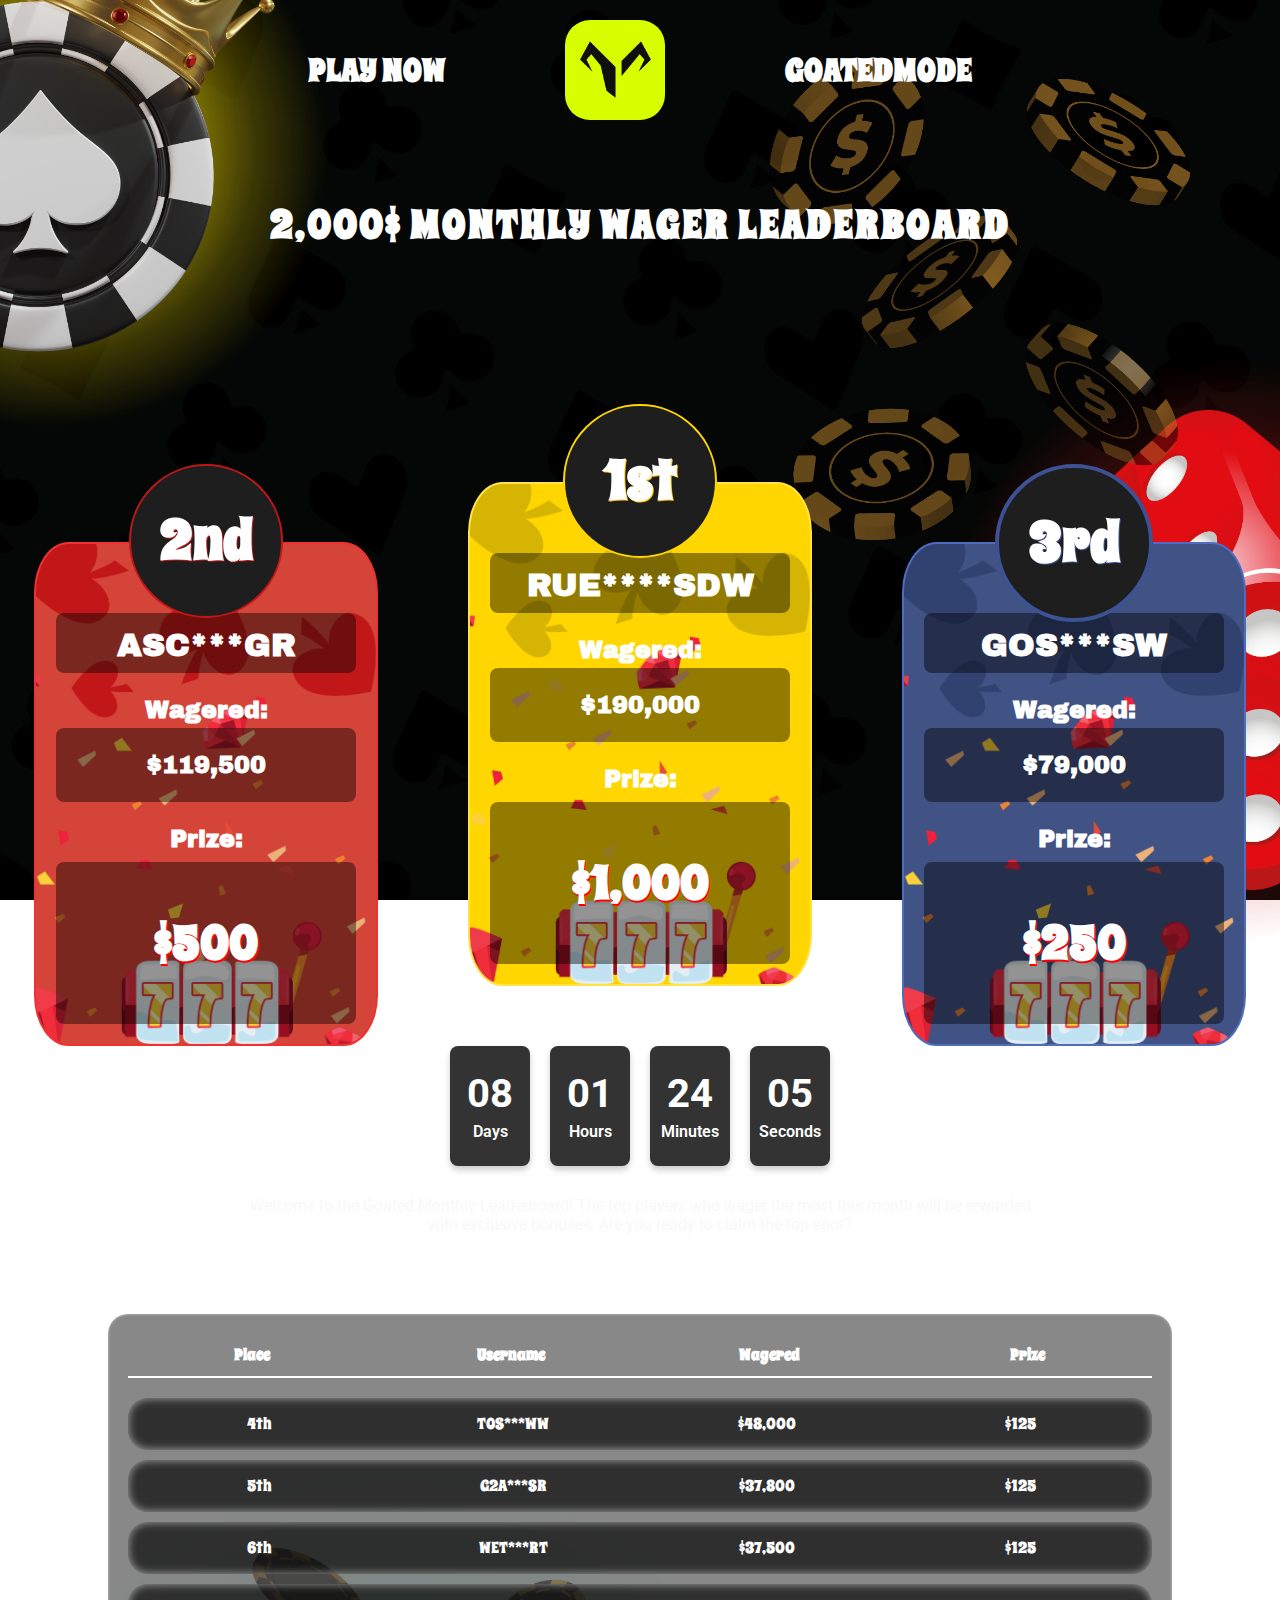
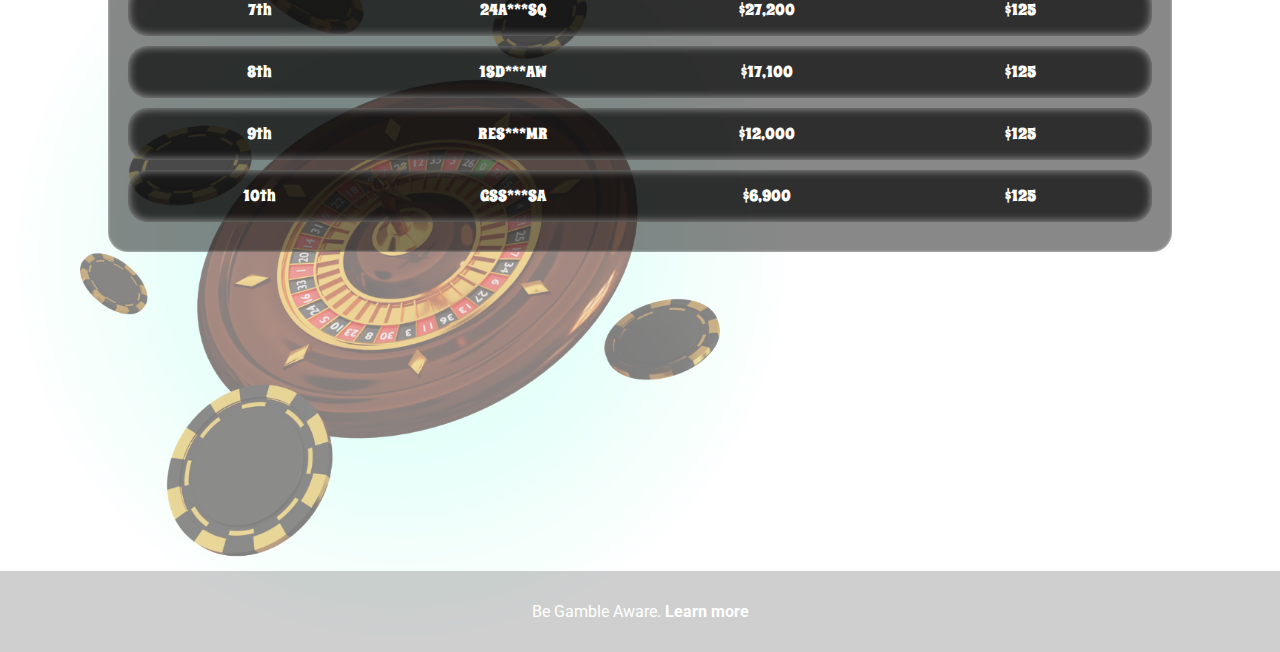
==== leader/index.html @ 0a5b8c88 "Rename leaderBoard.html to index.html" ====
<!DOCTYPE html>
<html lang="en">
<head>
    <meta charset="UTF-8">
    <meta name="viewport" content="width=device-width, initial-scale=1.0">
    <meta http-equiv="X-UA-Compatible" content="ie=edge">
    <title>Casino Leaderboard</title>
    <!-- Google Fonts -->
    <link href="https://fonts.googleapis.com/css2?family=Roboto:wght@500;700&family=Archivo+Black&display=swap" rel="stylesheet">
    <link href="https://fonts.googleapis.com/css2?family=Spicy+Rice&display=swap" rel="stylesheet">
    <!-- External CSS File -->
    <link rel="stylesheet" href="styles.css">
    <!-- Internal CSS -->
    <style>
        /* Fruit images at the bottom */
        .rollete-left, .goat-right {
            position: absolute;
            bottom: 0; /* Position them at the bottom of the page */
            width: 10%; /* Control the size of the images */
            height: auto;
            z-index: -1; /* Ensure images stay behind content */
        }

        .rollete-left {
            left: 0; /* Align to the left of the screen */
            background-image: url('images/rollete.png'); /* Image URL for the left side */
            background-size: contain; /* Ensure the image scales properly */
            background-repeat: no-repeat;
            background-position: center;
            opacity: 0.5; /* Add transparency for visual effect */
        }

        .goat-right {
            right: 0; /* Align to the right of the screen */
            background-image: url('images/goat.png'); /* Image URL for the right side */
            background-size: contain; /* Ensure the image scales properly */
            background-repeat: no-repeat;
            background-position: center;
            opacity: 0.5; /* Add transparency for visual effect */
        }
    </style>
</head>
<body>

    <!-- Top Section with links and small image -->
    <div class="top-links">
        <a href="https://www.goated.com/r/VIPS" class="play-now">PLAY NOW</a>
        <img src="images/goated.png" alt="Small Image" class="small-image">
        <a href="https://kick.com/goatedmode" class="goated-mode">GoatedMode</a>
    </div>

    <!-- Fruit images on the sides -->
    <div class="fruit-left"></div>

    <!-- Headline Section -->
    <header class="header">
        <h1 class="title">2,000$ MONTHLY WAGER LEADERBOARD</h1>
    </header>

    <div class="fruit-right"></div>

   <!-- Top 3 Cards Section -->
   <div class="leaderboard">
    <div class="top-three">
        <!-- 2nd Place Card -->
        <div class="card second">
            <div class="grade-badge">2nd</div>
            <div class="text-container">
                <h3 class="username">ASC***GR</h3>
            </div>
            <p class="wagered-label">Wagered:</p>
            <div class="text-container">
                <p class="wager-value" id="wager2">$119,500</p>
            </div>
            <p class="bonus-label">Prize:</p>
            <div class="text-container">
                <p class="bonus" id="bonus2">$500</p>
            </div>
        </div>

        <!-- 1st Place Card -->
        <div class="card first">
            <div class="grade-badge">1st</div>
            <div class="text-container">
                <h3 class="username">RUE****SDW</h3>
            </div>
            <p class="wagered-label">Wagered:</p>
            <div class="text-container">
                <p class="wager-value" id="wager1">$190,000</p>
            </div>
            <p class="bonus-label">Prize:</p>
            <div class="text-container">
                <p class="bonus" id="bonus1">$1,000</p>
            </div>
        </div>

        <!-- 3rd Place Card -->
        <div class="card third">
            <div class="grade-badge">3rd</div>
            <div class="text-container">
                <h3 class="username">GOS***SW</h3>
            </div>
            <p class="wagered-label">Wagered:</p>
            <div class="text-container">
                <p class="wager-value" id="wager3">$79,000</p>
            </div>
            <p class="bonus-label">Prize:</p>
            <div class="text-container">
                <p class="bonus" id="bonus3">$250</p>
            </div>
        </div>
    </div>
</div>

    <!-- Countdown Timer Section -->
    <div class="countdown-container">
        <div class="countdown-square">
            <div id="days" class="countdown-value">00</div>
            <div class="countdown-label">Days</div>
        </div>
        <div class="countdown-square">
            <div id="hours" class="countdown-value">00</div>
            <div class="countdown-label">Hours</div>
        </div>
        <div class="countdown-square">
            <div id="minutes" class="countdown-value">00</div>
            <div class="countdown-label">Minutes</div>
        </div>
        <div class="countdown-square">
            <div id="seconds" class="countdown-value">00</div>
            <div class="countdown-label">Seconds</div>
        </div>
    </div>

    <!-- Description Section -->
    <div class="description">
        <p>Welcome to the Goated Monthly Leaderboard! The top players who wager the most this month will be rewarded with exclusive bonuses. Are you ready to claim the top spot?</p>
    </div>

    <!-- Rest of Leaderboard (Users 4-10) -->
    <div class="leaderboard-container">
        <!-- Title Row -->
        <div class="title-row">
            <div class="title-cell">Place</div>
            <div class="title-cell">Username</div>
            <div class="title-cell">Wagered</div>
            <div class="title-cell">Prize</div>
        </div>

        <!-- User 4 -->
        <div class="user-row">
            <div class="user-place">4th</div>
            <div class="user-username">TOS***WW</div>
            <div class="user-wagered">$48,000</div>
            <div class="user-prize">$125</div>
        </div>

        <!-- User 5 -->
        <div class="user-row">
            <div class="user-place">5th</div>
            <div class="user-username">G2A***SR</div>
            <div class="user-wagered">$37,800</div>
            <div class="user-prize">$125</div>
        </div>

        <!-- User 6 -->
        <div class="user-row">
            <div class="user-place">6th</div>
            <div class="user-username">WET***RT</div>
            <div class="user-wagered">$37,500</div>
            <div class="user-prize">$125</div>
        </div>

        <!-- User 7 -->
        <div class="user-row">
            <div class="user-place">7th</div>
            <div class="user-username">24A***SQ</div>
            <div class="user-wagered">$27,200</div>
            <div class="user-prize">$125</div>
        </div>

        <!-- User 8 -->
        <div class="user-row">
            <div class="user-place">8th</div>
            <div class="user-username">1SD***AW</div>
            <div class="user-wagered">$17,100</div>
            <div class="user-prize">$125</div>
        </div>

        <!-- User 9 -->
        <div class="user-row">
            <div class="user-place">9th</div>
            <div class="user-username">RES***MR</div>
            <div class="user-wagered">$12,000</div>
            <div class="user-prize">$125</div>
        </div>

        <!-- User 10 -->
        <div class="user-row">
            <div class="user-place">10th</div>
            <div class="user-username">GSS***SA</div>
            <div class="user-wagered">$6,900</div>
            <div class="user-prize">$125</div>
        </div>
    </div>

    <!-- Fruit images at the bottom -->
    <div >
        <img src="images/rollete.png" class="rollete-left">

        <img src="images/goat.png" class="goat-right">
    </div>


    <div class="footer">
        <p>Be Gamble Aware. <a href="https://www.begambleaware.org" target="_blank">Learn more</a></p>
    </div>


    <!-- External JavaScript File -->
    <script src="script.js"></script>
</body>
</html>
---- leader/styles.css ----
/* General Styles */
body {
    font-family: 'Roboto', sans-serif;
    margin: 0;
    padding: 0;
    color: #fff;
    box-sizing: border-box;
    overflow-x: hidden;
    position: relative;
    display: flex;
    flex-direction: column; /* Ensure the header stays on top */
    align-items: center; /* Horizontally center all content */
    justify-content: flex-start; /* Align content to the top */
    min-height: 100vh; /* Full viewport height */
    background-image: url('images/background.png'); /* Path to background image */
    background-position: center center; /* Centers the image */
    background-size: cover; /* Ensures the background image covers the whole page */
    background-attachment: fixed;
}

/* Top Links Section */
.top-links {
    display: flex;
    justify-content: center;
    align-items: center;
    gap: 120px;
    margin-top: 20px;
}

.top-links a {
    font-family: 'Spicy Rice', sans-serif;

    font-size: 2rem;
    color: white;
    text-decoration: none;
    text-transform: uppercase;
    font-weight: bold;
}

.play-now:hover,
.goated-mode:hover {
    color: #ffda44;
}

.small-image {
    width: 100px; /* Adjust the size of the small image */
    height: 100px;
    border-radius: 25%;
}

/* Large Fruit Images with Pulse Effect */
.fruit-left, .fruit-right {
    position: absolute;
    top: 50%;
    transform: translateY(-50%);
    z-index: -1; /* Keep it behind the header and content */
    animation: pulse 3s ease-in-out infinite; /* Apply pulsing animation */
    background-repeat: no-repeat;
    background-size: cover;
}

.fruit-left {
    top: 150px;
    left: -250px;
    width: 600px; /* 3x bigger than previous 400px */
    height: 600px; /* 3x bigger than previous 400px */
    background-image: url('images/watermelon.png'); /* Path to watermelon image */
}

.fruit-right {
    right: -250px;
    top: 650px;
    width: 600px; /* 3x bigger than previous 400px */
    height: 600px; /* 3x bigger than previous 400px */
    background-image: url('images/banana.png'); /* Path to banana image */
}

/* For Bottom Images - Similar to fruit-left and fruit-right at the top */
.rollete-left, .goat-right {
    position: absolute;
    bottom: 0; /* Position them at the bottom of the page */
    width: 15%; /* Adjust width as needed (10% might be too small depending on the image) */
    height: auto;
    z-index: 1; /* Ensure images stay above background and other content */
    background-size: cover;

}

/* Left Image */
.rollete-left {
    left: 0; /* Align to the left of the screen */
    background-image: url('images/rollete.png'); /* Image URL for the left side */
    background-size: contain; /* Ensure the image scales properly */
    background-repeat: no-repeat;
    background-position: center;
    animation: pulse 3s ease-in-out infinite; /* Apply pulsing animation */
    width: 800px !important; /* 3x bigger than previous 400px */
    height: 800px !important; /* 3x bigger than previous 400px */
}

/* Right Image */
.goat-right {
    top: 0; /* Align to the right of the screen */
    right: 0;
    background-image: url('images/goat.png'); /* Image URL for the right side */
    background-size: contain; /* Ensure the image scales properly */
    background-repeat: no-repeat;
    background-position: center;
    width: 600px !important; /* 3x bigger than previous 400px */
    height: 600px !important; /* 3x bigger than previous 400px */
}

/* Pulse animation for the fruit images */
@keyframes pulse {
    0% {
        transform: scale(1);
    }
    50% {
        transform: scale(1.05); /* Slightly bigger */
    }
    100% {
        transform: scale(1);
    }
}

.header .title {
    font-size: 2.5rem;

    font-weight: 700;
    color: #fff;
}

/* Header */
.header {
    text-align: center;
    margin-top: 50px; /* Adjusted for a bit more space */
    width: 100%;
    z-index: 1; /* Ensure it stays above the fruit images */
    position: relative; /* Make sure it's positioned correctly */
}

.title {
    font-family: 'Spicy Rice', sans-serif;
    font-size: 3.5rem;
    color: #ffffff;
    letter-spacing: 2px;
    margin-bottom: 30px;
}

/* Top 3 Cards Section */
.leaderboard {

    display: flex;
    flex-direction: column;
    align-items: center;
    gap: 40px; /* Increased gap between cards */
    position: relative;
    width: 100%;
    max-width: 1200px; /* Ensure max width for large screens */
    padding: 0 20px; /* Padding for mobile responsiveness */
    margin-top: 150px;
}

/* Top 3 Cards */
.top-three {
    display: flex;
    gap: 50px; /* Increased gap between cards */
    width: 100%;
    max-width: 1200px; /* Prevent it from stretching too wide */
    margin-bottom: 30px;
    flex-wrap: wrap; /* Allows cards to stack vertically on smaller screens */
    justify-content: center; /* Centers the cards horizontally */
}

/* Adjust Card Height to Make it More Compact */
.card {
    width: 300px;
    height: 460px; /* Slightly taller to accommodate text */
    padding: 20px;
    background-color: rgba(0, 0, 0, 0.7);
    border-radius: 10%;
    text-align: center;
    position: relative;
    transition: transform 0.3s ease-in-out;
    background-size: cover;
    background-position: center;
    border: 2px solid rgba(255, 221, 30, 0.7);
    display: flex;
    flex-direction: column;
    justify-content: flex-end;
    margin-top: 50px; /* Adds space between card and top section */
}
.card:hover {
    transform: scale(1.05);
}

.card h3 {
    font-size: 2rem;
    margin-bottom: 10px;
    color: #ffffff;
}

/* Styling for each card (1st, 2nd, 3rd) */
.first {
    background-image: url('images/gold.png');
    color: rgb(240, 193, 62);
    font-family: 'Archivo Black', sans-serif;
    font-weight: 700;
    border: 2px solid #ffe347; /* Golden border for the first card */
}

.second {
    background-image: url('images/silver.png');
    font-family: 'Archivo Black', sans-serif;
    font-weight: 700;
    border: 2px solid #ef3131; /* Red border for the second card */
    top: 60px;
    right:40px;

}

.third {
    background-image: url('images/bronze.png');    
    font-weight: 700;
    font-family: 'Archivo Black', sans-serif;
    border: 2px solid #4f6cc1; /* Blue border for the third card */
    top: 60px;
    left: 40px;
}

/* Adjust grade badge colors */
.first .grade-badge {
    border: 2px solid #FFD700; /* Gold border for the grade badge */
    background-color: #1E1E1E; /* Dark background for readability */
    color: #ffffff; /* Golden text color */
    text-shadow: 1px 1px #ffbf00;
    font-family: 'Spicy Rice', sans-serif;


}

.second .grade-badge {
    border: 2px solid #c21718; /* Red border for the grade badge */
    background-color: #1E1E1E;
    color: #ffffff; /* Red text color */
    text-shadow: 1px 1px #c21718;
    font-family: 'Spicy Rice', sans-serif;


}

.third .grade-badge {
    border: 4px solid #3c5294; /* Blue border for the grade badge */
    background-color: #1E1E1E;
    color: #ffffff; /* Blue text color */
    text-shadow: 1px 1px #3c5294;
    font-family: 'Spicy Rice', sans-serif;


}

.grade-badge {
    position: absolute;
    top: -80px; /* Adjust vertical placement of the circle */
    left: 50%;
    transform: translateX(-50%);
    width: 150px;
    height: 150px;
    background-color: #1e1e1e;
    border-radius: 50%;
    display: flex;
    align-items: center;
    justify-content: center;
    font-size: 3.5rem;
    font-weight: bold;
    z-index: 10;
}

/* Fixing the Username and Circle Badge Issue */
.card .text-container {
    background-color: rgba(0, 0, 0, 0.423); /* Solid background to make text readable */
    border-radius: 8px;
    padding: -10px;
}


/* Wagered Label and Wager Value Spacing (Reduce distance between them) */
.wagered-label {
    font-size: 1.5rem;
    color: #fff;
    margin-bottom: 5px; /* Reduced space between label and wagered value */
}

.wager-value {
    font-size: 1.5rem; /* Smaller font size for wagered value */
    font-weight: bold;
    color: #ffffff;
}

/* Bonus Label and Prize Spacing (Fix the gap between them) */
.bonus-label {
    font-size: 1.5rem;
    color: #fff;
    margin-bottom: 10px; /* Adjust the space between bonus label and prize value */
}

.bonus {
    font-size: 3rem; /* Larger size for bonus value */
    font-weight: bold;
    color: #ffffff; /* Gold color for bonus */
    text-shadow: 1px 2px #ff0000;
    font-weight: 700;
    font-family: 'Spicy Rice', sans-serif;

}

.username {
    font-weight: bold;
    color: #ffffff;
    margin-top: 15px; /* Adds space from the other elements */
    
}
        /* Container for the countdown */
        .countdown-container {
            display: flex;
            justify-content: center;
            gap: 20px; /* Space between the squares */
            margin: 30px 0;
        }

        /* Countdown Squares */
        .countdown-square {
            display: flex;
            flex-direction: column;
            align-items: center;
            justify-content: center;
            width: 80px;
            height: 120px;
            background-color: #333;
            color: #fff;
            border-radius: 8px;
            box-shadow: 0 4px 6px rgba(0, 0, 0, 0.2);
            font-size: 30px;
            text-align: center;
        }

        /* The time values (Days, Hours, etc.) */
        .countdown-value {
            font-size: 40px;
            font-weight: bold;
        }

        /* Titles (Days, Hours, etc.) */
        .countdown-label {
            font-size: 16px;
            font-weight: 600;
            margin-top: 5px;
        }

        /* Countdown timer styling */
        .countdown-timer {
            font-size: 36px;
            font-weight: bold;
            color: #ff5733;
        }
/* Description Section */
.description {
    text-align: center;
    margin-bottom: 50px;
}

.description p {
    font-size: 1rem;
    color: #f8f8f8;
    max-width: 800px;
    margin: 0 auto;
}

/* Styling for the entire leaderboard container */
.leaderboard-container {
    width: 80%;
    margin: 30px auto;
    background: rgba(0, 0, 0, 0.467); /* Black transparent background */
    padding: 20px;
    border-radius: 20px;
    color: white;
    box-shadow: inset 0 0 3px rgba(255, 255, 255, 0.6); /* Inner shadow effect */
    margin-bottom: 400px;
}

/* Styling for the title row */
.title-row {
    display: grid;
    grid-template-columns: repeat(4, 1fr); /* 4 equal columns */
    gap: 10px;
    font-weight: bold;
    margin-bottom: 20px;
    padding: 10px 0;
    border-bottom: 2px solid white;
    font-family: 'Spicy Rice', sans-serif;


}

/* Styling for the individual title cells */
.title-cell {
    text-align: center;
}

/* Styling for the user rows */
.user-row {
    display: grid;
    grid-template-columns: repeat(4, 1fr); /* 4 equal columns */
    gap: 10px;
    padding: 10px;
    margin: 10px 0;
    background-color: rgba(0, 0, 0, 0.653); /* Slightly darker background for user rows */
    border-radius: 20px;
    box-shadow: inset 0 0 10px rgba(255, 255, 255, 0.6); /* Inner shadow effect */
    font-family: 'Spicy Rice', sans-serif;

    
}

.user-row:hover {
    background-color: rgba(0, 0, 0, 0.95); /* Darker when hovered */
    cursor: pointer;
    transform: scale(1.02);

}
/* Styling for individual user details */
.user-place,
.user-username,
.user-wagered,
.user-prize {
    text-align: center;
    padding: 5px 0;
}

/* Optional hover effect for user rows */
.user-row:hover {
    background-color: rgba(0, 0, 0, 0.95); /* Darker when hovered */
    cursor: pointer;
}

        /* Footer Styling */
        .footer {
            position: absolute;
            bottom: 0;
            width: 100%;
            background-color: #3333333c;
            color: #fff;
            text-align: center;
            padding: 15px 0;
            font-family: 'Roboto', sans-serif;
            z-index: 1; /* Ensure it stays above the images */
        }

        .footer a {
            color: #fff;
            text-decoration: none;
            font-weight: bold;
        }

        .footer a:hover {
            text-decoration: underline;
        }

/* Media Queries */
/* Media Queries */
@media (max-width: 768px) {
    /* Adjust top links */
    .top-links {
        gap: 30px;
    }

    .top-links a {
        font-size: 1.2rem;
    }

    /* Title */
    .title {
        font-size: 2rem;
    }

    /* Adjust Card Size */
    .card {
        width: 250px;
        height: 350px;
        padding: 15px; /* Adjust padding for smaller screens */
        margin-top: 20px; /* Adjust margin for spacing between cards */
    }

    /* Card Content Adjustments */
    .card h3 {
        font-size: 1.5rem; /* Smaller font size for the card title */
    }

    .grade-badge {
        width: 120px;
        height: 120px;
        font-size: 1.5rem; /* Smaller badge font size */
    }

    /* Adjust card hover effect */
    .card:hover {
        transform: scale(1.02); /* Smaller hover scale */
    }

    /* Countdown Adjustments */
    .countdown-container {
        margin-bottom: 20px;
    }

    /* Description Section */
    .description p {
        font-size: 0.9rem;
        max-width: 600px;
    }

    /* Hide Images for Mobile */
    .goat-right, .fruit-left, .fruit-right {
        display: none;
    }

    /* Adjust Footer */
    .footer {
        font-size: 0.8rem;
    }

    /* Adjust leaderboard layout */
    .leaderboard {
        padding: 0 10px;
    }

    /* Wagered Label and Wager Value Spacing (Reduce distance between them) */
    .wagered-label {
        font-size: 1rem;
        color: #fff;
        margin-bottom: 5px; /* Reduced space between label and wagered value */
    }

    .wager-value {
        font-size: 1rem; /* Smaller font size for wagered value */
        font-weight: bold;
        color: #ffffff;
    }

    /* Bonus Label and Prize Spacing (Fix the gap between them) */
    .bonus-label {
        font-size: 1rem;
        color: #fff;
        margin-bottom: 10px; /* Adjust the space between bonus label and prize value */
    }

    .bonus {
        font-size: 1.2rem; /* Larger size for bonus value */
        font-weight: bold;
        color: #ffffff; /* Gold color for bonus */
        text-shadow: 1px 2px #ff0000;
        font-weight: 700;
        font-family: 'Spicy Rice', sans-serif;

    }

    .username {
        font-weight: bold;
        color: #ffffff;
        margin-top: 15px; /* Adds space from the other elements */
        
    }



    .second {
        background-image: url('images/silver.png');
        font-family: 'Archivo Black', sans-serif;
        font-weight: 700;
        border: 2px solid #ef3131; /* Red border for the second card */
        top: 0px;
        right:0px;

    }

    .third {
        background-image: url('images/bronze.png');    
        font-weight: 700;
        font-family: 'Archivo Black', sans-serif;
        border: 2px solid #4f6cc1; /* Blue border for the third card */
        top: 0px;
        left: 0px;
    }
}

@media (max-width: 480px) {
    /* Adjust top links */
    .top-links {
        gap: 15px;
    }

    .top-links a {
        font-size: 1rem;
    }

    /* Title */
    .title {
        font-size: 1.2rem;
    }

    /* Adjust Card Size */
    /* Adjust Card Size */
    .card {
        width: 80%;
        height: 400px;
        padding: 10px; /* Even more compact padding */
        margin-top: 15px; /* Adjust margin for tighter spacing */
    }

    /* Card Content Adjustments */
    .card h3 {
        font-size: 1.2rem; /* Further smaller font size for titles */
    }

    .grade-badge {
        width: 150px;
        height: 150px;
        font-size: 2.5rem; /* Smaller font size for badges */
    }

    /* Adjust card hover effect */
    .card:hover {
        transform: scale(1.03); /* Slightly increased hover scale */
    }

    /* Countdown Adjustments */
    .countdown-container {
        margin-bottom: 10px;
    }

    /* Adjust Footer */
    .footer {
        font-size: 0.8rem;
    }

    /* Hide Images for Mobile */
    .goat-right, .fruit-left, .fruit-right {
        display: none;
    }


    /* Wagered Label and Wager Value Spacing (Reduce distance between them) */
    .wagered-label {
        font-size: 1.5rem;
        color: #fff;
        margin-bottom: 5px; /* Reduced space between label and wagered value */
    }

    .wager-value {
        font-size: 1.5rem;
        font-weight: bold;
        color: #ffffff;
    }

    /* Bonus Label and Prize Spacing (Fix the gap between them) */
    .bonus-label {
        font-size: 1.5rem;
        color: #fff;
        margin-bottom: 10px; /* Adjust the space between bonus label and prize value */
    }

    .bonus {
        font-size: 2rem; /* Larger size for bonus value */
        font-weight: bold;
        color: #ffffff; /* Gold color for bonus */
        text-shadow: 1px 2px #ff0000;
        font-weight: 700;
        font-family: 'Spicy Rice', sans-serif;

    }

    .username {
        font-weight: bold;
        color: #ffffff;
        margin-top: 15px; /* Adds space from the other elements */
        
    }


}
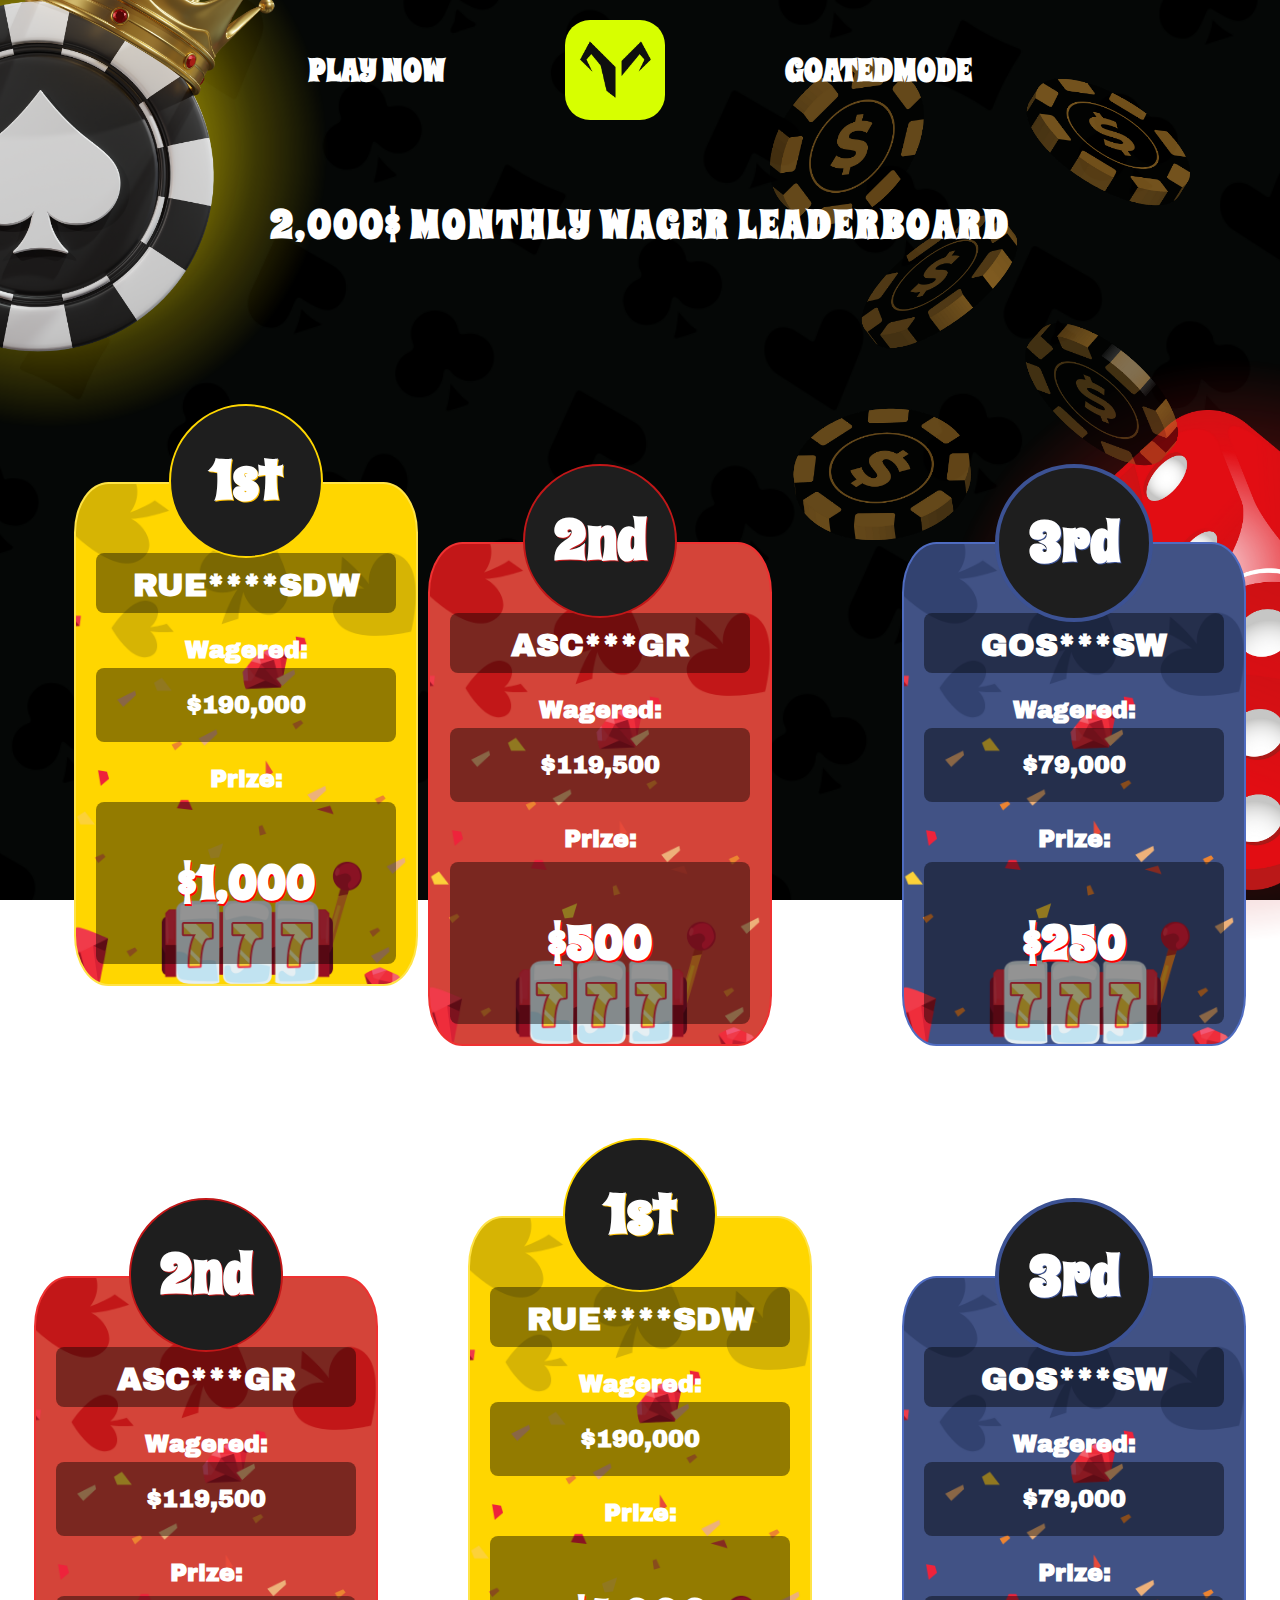
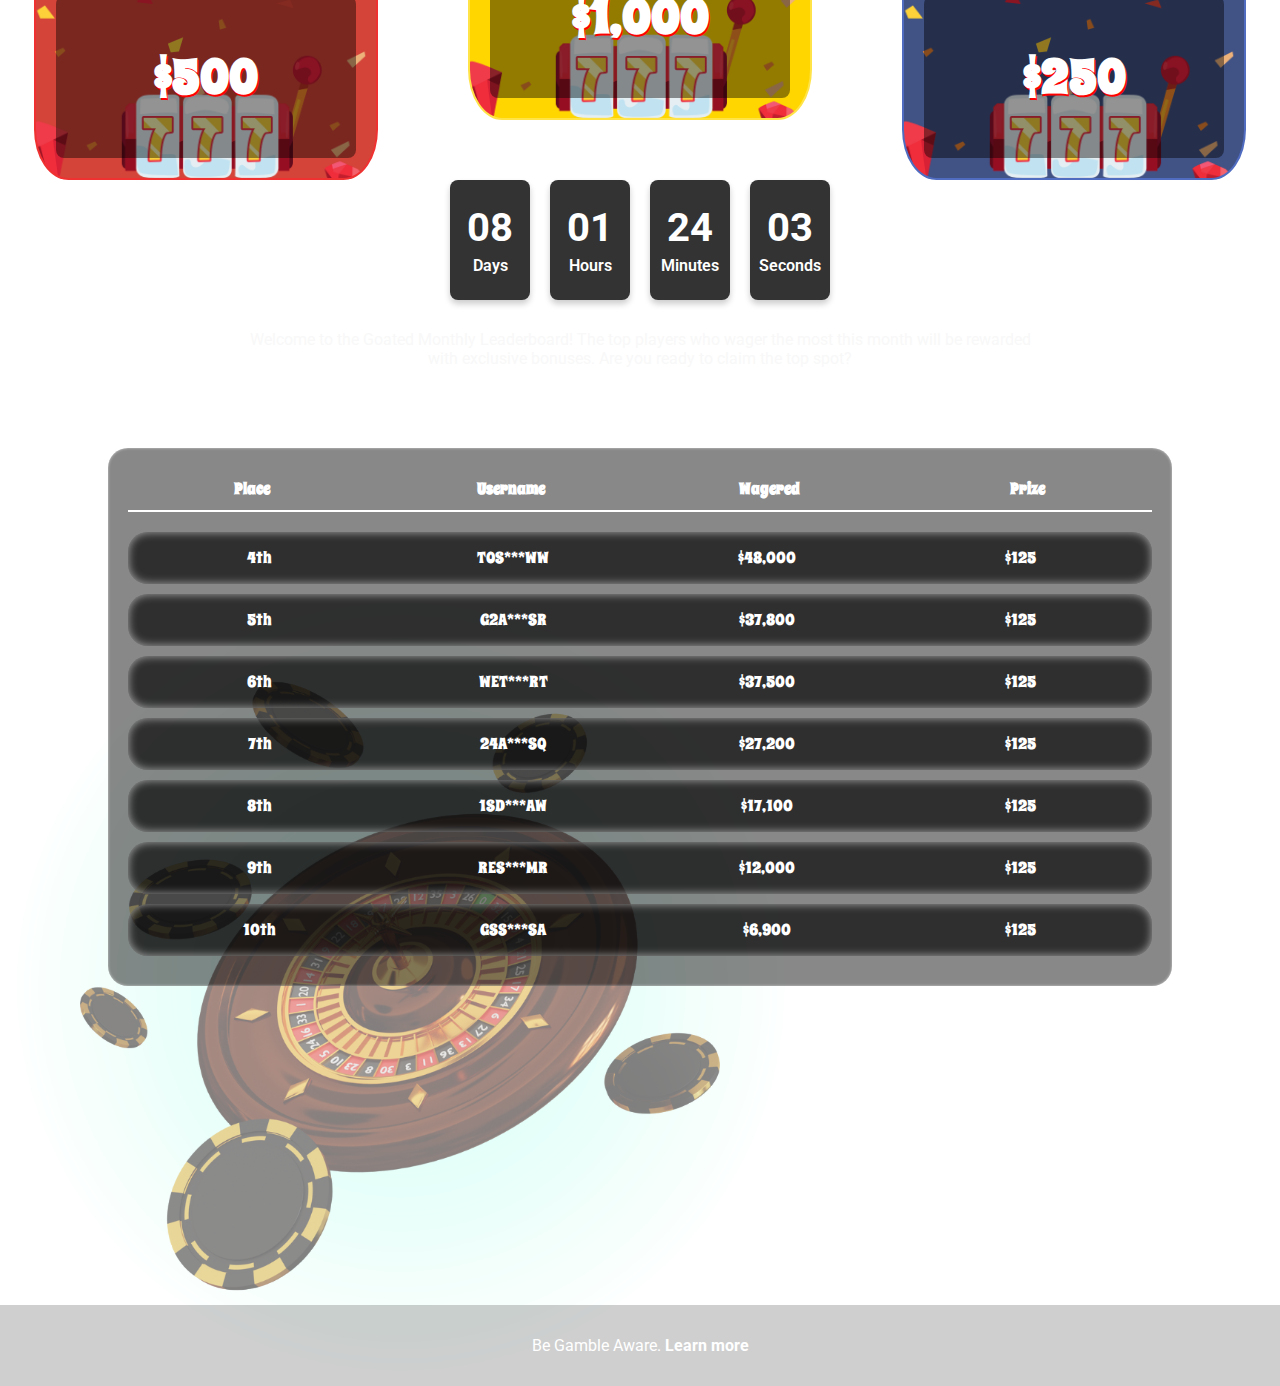
==== commit 298a676e: "Update index.html" ====
--- a/leader/index.html
+++ b/leader/index.html
@@ -59,58 +59,113 @@
 
     <div class="fruit-right"></div>
 
-   <!-- Top 3 Cards Section -->
-   <div class="leaderboard">
-    <div class="top-three">
-        <!-- 2nd Place Card -->
-        <div class="card second">
-            <div class="grade-badge">2nd</div>
-            <div class="text-container">
-                <h3 class="username">ASC***GR</h3>
-            </div>
-            <p class="wagered-label">Wagered:</p>
-            <div class="text-container">
-                <p class="wager-value" id="wager2">$119,500</p>
-            </div>
-            <p class="bonus-label">Prize:</p>
-            <div class="text-container">
-                <p class="bonus" id="bonus2">$500</p>
-            </div>
-        </div>
-
-        <!-- 1st Place Card -->
-        <div class="card first">
-            <div class="grade-badge">1st</div>
-            <div class="text-container">
-                <h3 class="username">RUE****SDW</h3>
-            </div>
-            <p class="wagered-label">Wagered:</p>
-            <div class="text-container">
-                <p class="wager-value" id="wager1">$190,000</p>
-            </div>
-            <p class="bonus-label">Prize:</p>
-            <div class="text-container">
-                <p class="bonus" id="bonus1">$1,000</p>
-            </div>
-        </div>
-
-        <!-- 3rd Place Card -->
-        <div class="card third">
-            <div class="grade-badge">3rd</div>
-            <div class="text-container">
-                <h3 class="username">GOS***SW</h3>
-            </div>
-            <p class="wagered-label">Wagered:</p>
-            <div class="text-container">
-                <p class="wager-value" id="wager3">$79,000</p>
-            </div>
-            <p class="bonus-label">Prize:</p>
-            <div class="text-container">
-                <p class="bonus" id="bonus3">$250</p>
-            </div>
-        </div>
-    </div>
-</div>
+  
+    <!-- Mobile Order -->
+    <div class="leaderboard mobile">
+        <div class="top-three">
+            <!-- 1st Place Card (Mobile First) -->
+            <div class="card first">
+                <div class="grade-badge">1st</div>
+                <div class="text-container">
+                    <h3 class="username">RUE****SDW</h3>
+                </div>
+                <p class="wagered-label">Wagered:</p>
+                <div class="text-container">
+                    <p class="wager-value" id="wager1">$190,000</p>
+                </div>
+                <p class="bonus-label">Prize:</p>
+                <div class="text-container">
+                    <p class="bonus" id="bonus1">$1,000</p>
+                </div>
+            </div>
+
+            <!-- 2nd Place Card -->
+            <div class="card second">
+                <div class="grade-badge">2nd</div>
+                <div class="text-container">
+                    <h3 class="username">ASC***GR</h3>
+                </div>
+                <p class="wagered-label">Wagered:</p>
+                <div class="text-container">
+                    <p class="wager-value" id="wager2">$119,500</p>
+                </div>
+                <p class="bonus-label">Prize:</p>
+                <div class="text-container">
+                    <p class="bonus" id="bonus2">$500</p>
+                </div>
+            </div>
+
+            <!-- 3rd Place Card -->
+            <div class="card third">
+                <div class="grade-badge">3rd</div>
+                <div class="text-container">
+                    <h3 class="username">GOS***SW</h3>
+                </div>
+                <p class="wagered-label">Wagered:</p>
+                <div class="text-container">
+                    <p class="wager-value" id="wager3">$79,000</p>
+                </div>
+                <p class="bonus-label">Prize:</p>
+                <div class="text-container">
+                    <p class="bonus" id="bonus3">$250</p>
+                </div>
+            </div>
+        </div>
+    </div>
+
+    <!-- Desktop Order -->
+    <div class="leaderboard desktop">
+        <div class="top-three">
+            <!-- 2nd Place Card -->
+            <div class="card second">
+                <div class="grade-badge">2nd</div>
+                <div class="text-container">
+                    <h3 class="username">ASC***GR</h3>
+                </div>
+                <p class="wagered-label">Wagered:</p>
+                <div class="text-container">
+                    <p class="wager-value" id="wager2">$119,500</p>
+                </div>
+                <p class="bonus-label">Prize:</p>
+                <div class="text-container">
+                    <p class="bonus" id="bonus2">$500</p>
+                </div>
+            </div>
+
+            <!-- 1st Place Card -->
+            <div class="card first">
+                <div class="grade-badge">1st</div>
+                <div class="text-container">
+                    <h3 class="username">RUE****SDW</h3>
+                </div>
+                <p class="wagered-label">Wagered:</p>
+                <div class="text-container">
+                    <p class="wager-value" id="wager1">$190,000</p>
+                </div>
+                <p class="bonus-label">Prize:</p>
+                <div class="text-container">
+                    <p class="bonus" id="bonus1">$1,000</p>
+                </div>
+            </div>
+
+            <!-- 3rd Place Card -->
+            <div class="card third">
+                <div class="grade-badge">3rd</div>
+                <div class="text-container">
+                    <h3 class="username">GOS***SW</h3>
+                </div>
+                <p class="wagered-label">Wagered:</p>
+                <div class="text-container">
+                    <p class="wager-value" id="wager3">$79,000</p>
+                </div>
+                <p class="bonus-label">Prize:</p>
+                <div class="text-container">
+                    <p class="bonus" id="bonus3">$250</p>
+                </div>
+            </div>
+        </div>
+    </div>
+
 
     <!-- Countdown Timer Section -->
     <div class="countdown-container">
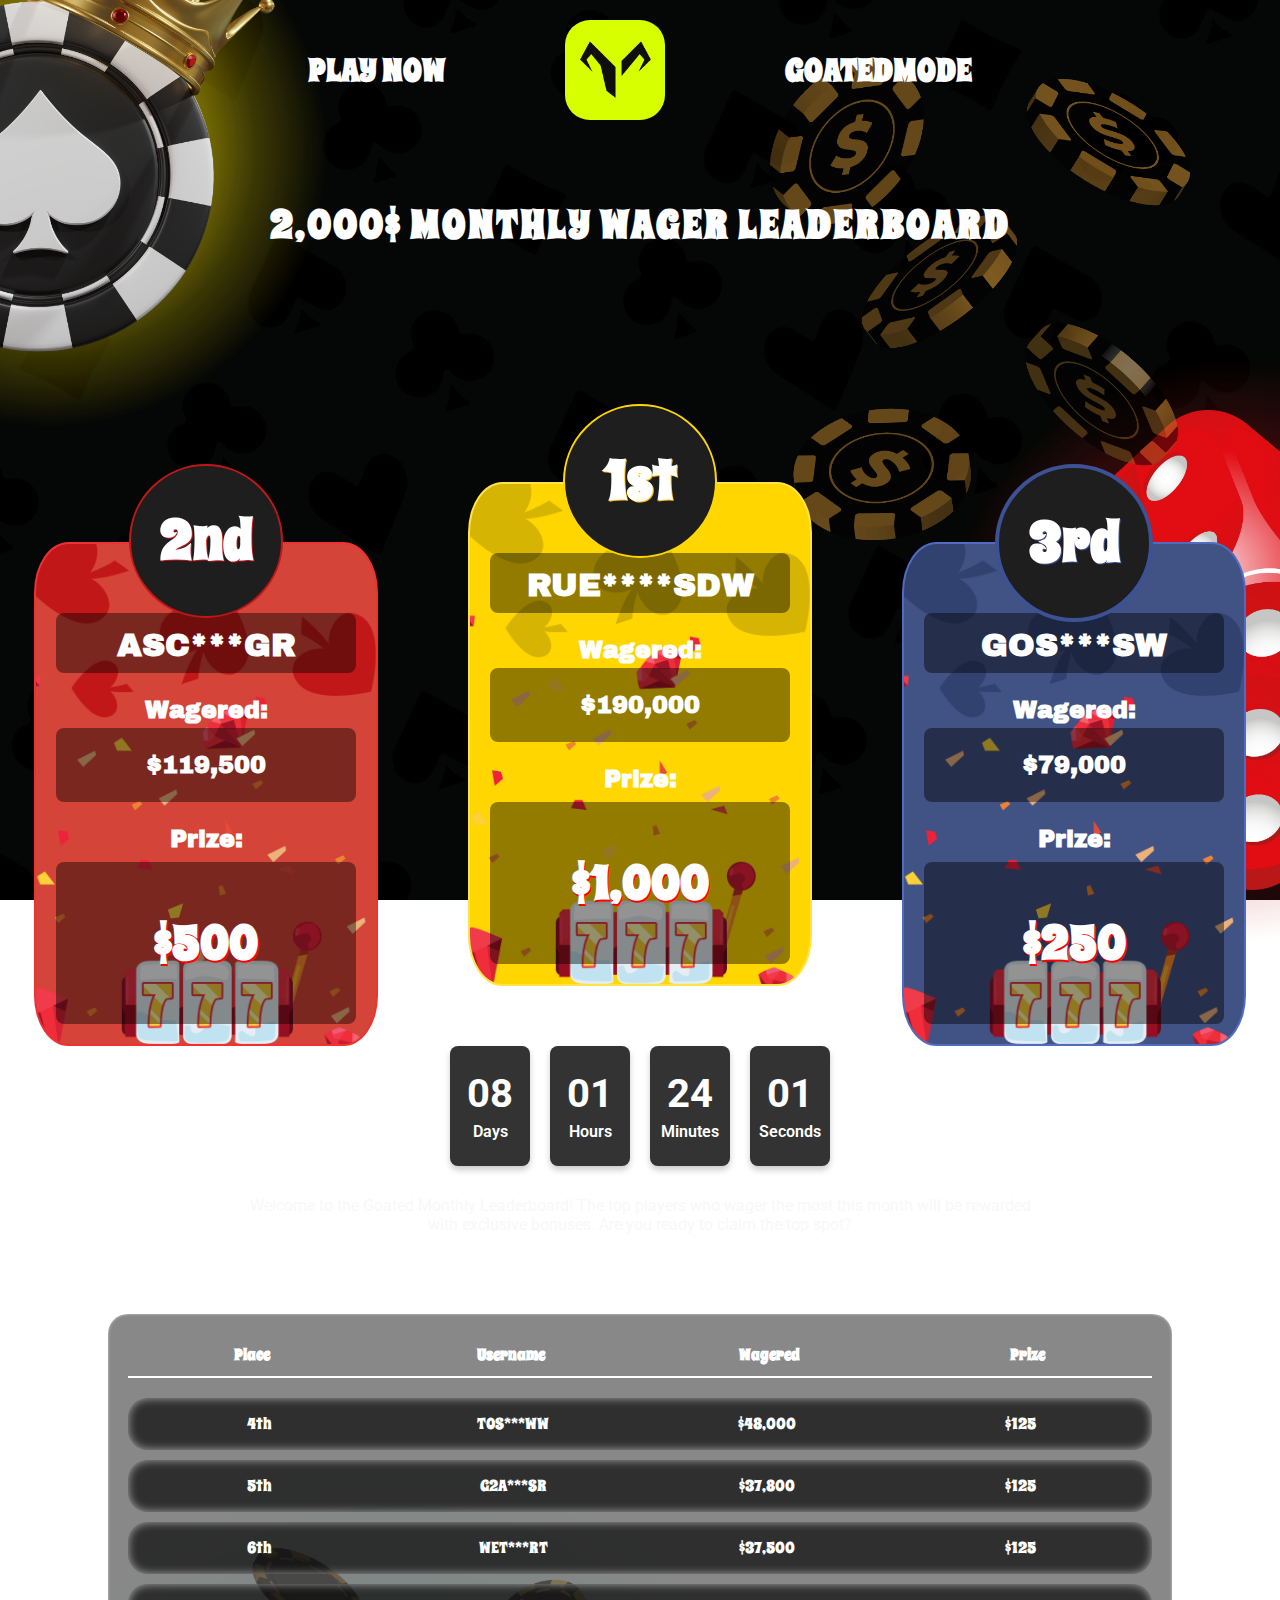
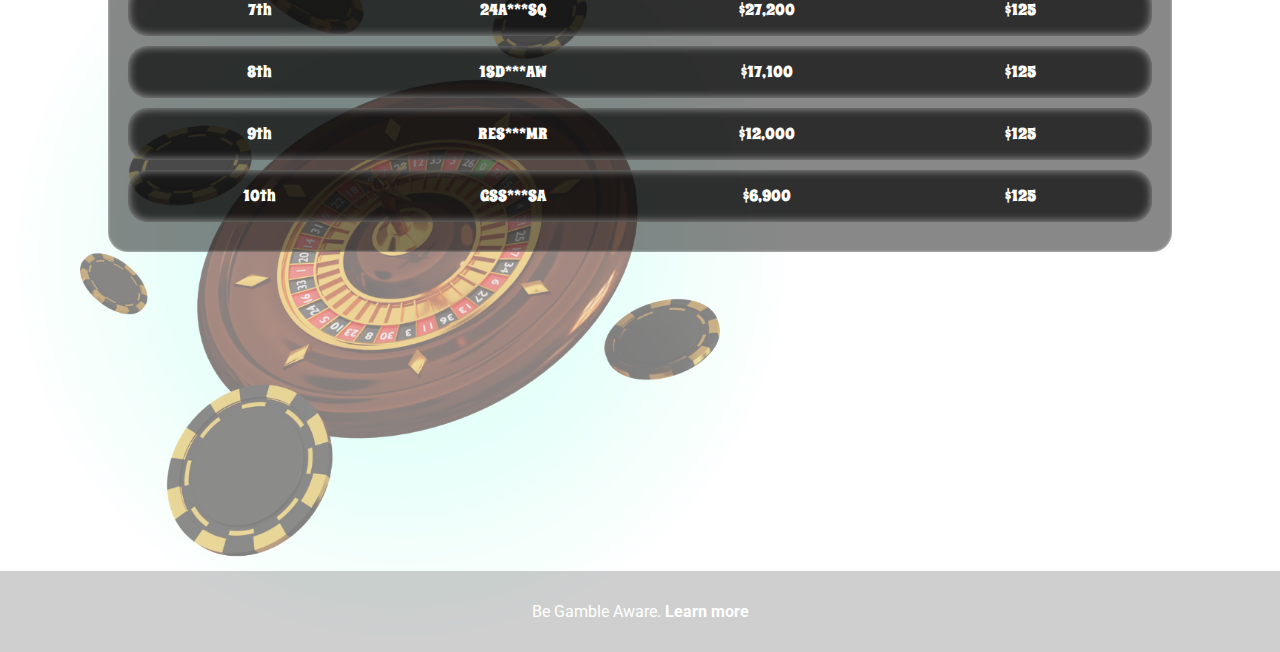
==== commit 90193950: "Update index.html" ====
--- a/leader/index.html
+++ b/leader/index.html
@@ -4,7 +4,8 @@
     <meta charset="UTF-8">
     <meta name="viewport" content="width=device-width, initial-scale=1.0">
     <meta http-equiv="X-UA-Compatible" content="ie=edge">
-    <title>Casino Leaderboard</title>
+    <title>GoatedMode Rewards</title>
+
     <!-- Google Fonts -->
     <link href="https://fonts.googleapis.com/css2?family=Roboto:wght@500;700&family=Archivo+Black&display=swap" rel="stylesheet">
     <link href="https://fonts.googleapis.com/css2?family=Spicy+Rice&display=swap" rel="stylesheet">
--- a/leader/styles.css
+++ b/leader/styles.css
@@ -466,6 +466,9 @@
             text-decoration: underline;
         }
 
+        .mobile {
+            display: none;
+        }
 /* Media Queries */
 /* Media Queries */
 @media (max-width: 768px) {
@@ -480,12 +483,12 @@
 
     /* Title */
     .title {
-        font-size: 2rem;
+        font-size: 2rem !important;
     }
 
     /* Adjust Card Size */
     .card {
-        width: 250px;
+        width: 280px;
         height: 350px;
         padding: 15px; /* Adjust padding for smaller screens */
         margin-top: 20px; /* Adjust margin for spacing between cards */
@@ -497,9 +500,9 @@
     }
 
     .grade-badge {
-        width: 120px;
-        height: 120px;
-        font-size: 1.5rem; /* Smaller badge font size */
+        width: 140px;
+        height: 140px;
+        font-size: 3rem; /* Smaller badge font size */
     }
 
     /* Adjust card hover effect */
@@ -519,7 +522,7 @@
     }
 
     /* Hide Images for Mobile */
-    .goat-right, .fruit-left, .fruit-right {
+    .goat-right, .fruit-right {
         display: none;
     }
 
@@ -554,7 +557,7 @@
     }
 
     .bonus {
-        font-size: 1.2rem; /* Larger size for bonus value */
+        font-size: 2rem; /* Larger size for bonus value */
         font-weight: bold;
         color: #ffffff; /* Gold color for bonus */
         text-shadow: 1px 2px #ff0000;
@@ -590,100 +593,28 @@
         top: 0px;
         left: 0px;
     }
-}
-
-@media (max-width: 480px) {
-    /* Adjust top links */
-    .top-links {
-        gap: 15px;
-    }
-
-    .top-links a {
-        font-size: 1rem;
-    }
-
-    /* Title */
-    .title {
-        font-size: 1.2rem;
-    }
-
-    /* Adjust Card Size */
-    /* Adjust Card Size */
-    .card {
-        width: 80%;
-        height: 400px;
-        padding: 10px; /* Even more compact padding */
-        margin-top: 15px; /* Adjust margin for tighter spacing */
-    }
-
-    /* Card Content Adjustments */
-    .card h3 {
-        font-size: 1.2rem; /* Further smaller font size for titles */
-    }
-
-    .grade-badge {
-        width: 150px;
-        height: 150px;
-        font-size: 2.5rem; /* Smaller font size for badges */
-    }
-
-    /* Adjust card hover effect */
-    .card:hover {
-        transform: scale(1.03); /* Slightly increased hover scale */
-    }
-
-    /* Countdown Adjustments */
-    .countdown-container {
-        margin-bottom: 10px;
-    }
-
-    /* Adjust Footer */
-    .footer {
-        font-size: 0.8rem;
-    }
-
-    /* Hide Images for Mobile */
-    .goat-right, .fruit-left, .fruit-right {
+
+    /* Left Image */
+    .rollete-left {
+        bottom: 150px !important;
+        width: 400px !important; /* 3x bigger than previous 400px */
+        height: 400px !important; /* 3x bigger than previous 400px */
+    }
+        /* Left Image */
+    .fruit-left {
+        left: -190px;
+        width: 400px !important; /* 3x bigger than previous 400px */
+        height: 400px !important; /* 3x bigger than previous 400px */
+    }
+    .mobile {
+        display: block;
+    }
+    .desktop {
         display: none;
     }
-
-
-    /* Wagered Label and Wager Value Spacing (Reduce distance between them) */
-    .wagered-label {
-        font-size: 1.5rem;
-        color: #fff;
-        margin-bottom: 5px; /* Reduced space between label and wagered value */
-    }
-
-    .wager-value {
-        font-size: 1.5rem;
-        font-weight: bold;
-        color: #ffffff;
-    }
-
-    /* Bonus Label and Prize Spacing (Fix the gap between them) */
-    .bonus-label {
-        font-size: 1.5rem;
-        color: #fff;
-        margin-bottom: 10px; /* Adjust the space between bonus label and prize value */
-    }
-
-    .bonus {
-        font-size: 2rem; /* Larger size for bonus value */
-        font-weight: bold;
-        color: #ffffff; /* Gold color for bonus */
-        text-shadow: 1px 2px #ff0000;
-        font-weight: 700;
-        font-family: 'Spicy Rice', sans-serif;
-
-    }
-
-    .username {
-        font-weight: bold;
-        color: #ffffff;
-        margin-top: 15px; /* Adds space from the other elements */
-        
-    }
-
-
-}+    .small-image {
+        width: 70px; /* Adjust the size of the small image */
+        height: 70px;
+        border-radius: 25%;
+    }
+}
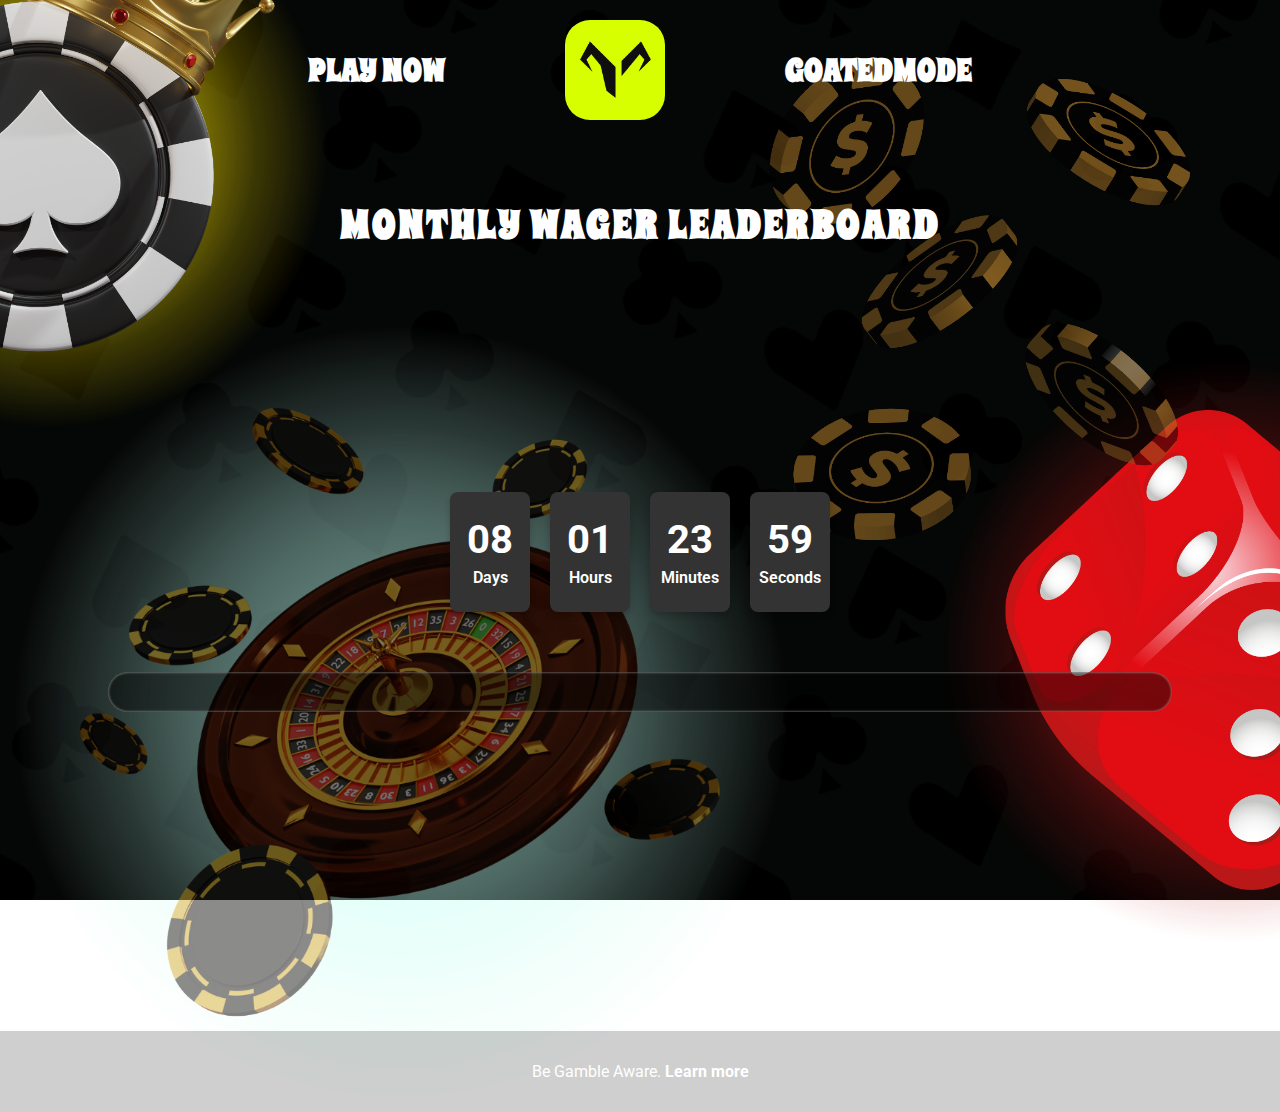
==== commit e8ac5458: "Update index.html" ====
--- a/leader/index.html
+++ b/leader/index.html
@@ -16,28 +16,28 @@
         /* Fruit images at the bottom */
         .rollete-left, .goat-right {
             position: absolute;
-            bottom: 0; /* Position them at the bottom of the page */
-            width: 10%; /* Control the size of the images */
+            bottom: 0;
+            width: 10%;
             height: auto;
-            z-index: -1; /* Ensure images stay behind content */
+            z-index: -1;
         }
 
         .rollete-left {
-            left: 0; /* Align to the left of the screen */
-            background-image: url('images/rollete.png'); /* Image URL for the left side */
-            background-size: contain; /* Ensure the image scales properly */
+            left: 0;
+            background-image: url('images/rollete.png');
+            background-size: contain;
             background-repeat: no-repeat;
             background-position: center;
-            opacity: 0.5; /* Add transparency for visual effect */
+            opacity: 0.5;
         }
 
         .goat-right {
-            right: 0; /* Align to the right of the screen */
-            background-image: url('images/goat.png'); /* Image URL for the right side */
-            background-size: contain; /* Ensure the image scales properly */
+            right: 0;
+            background-image: url('images/goat.png');
+            background-size: contain;
             background-repeat: no-repeat;
             background-position: center;
-            opacity: 0.5; /* Add transparency for visual effect */
+            opacity: 0.5;
         }
     </style>
 </head>
@@ -55,118 +55,25 @@
 
     <!-- Headline Section -->
     <header class="header">
-        <h1 class="title">2,000$ MONTHLY WAGER LEADERBOARD</h1>
+        <h1 class="title">MONTHLY WAGER LEADERBOARD</h1>
     </header>
 
     <div class="fruit-right"></div>
 
-  
     <!-- Mobile Order -->
     <div class="leaderboard mobile">
-        <div class="top-three">
-            <!-- 1st Place Card (Mobile First) -->
-            <div class="card first">
-                <div class="grade-badge">1st</div>
-                <div class="text-container">
-                    <h3 class="username">RUE****SDW</h3>
-                </div>
-                <p class="wagered-label">Wagered:</p>
-                <div class="text-container">
-                    <p class="wager-value" id="wager1">$190,000</p>
-                </div>
-                <p class="bonus-label">Prize:</p>
-                <div class="text-container">
-                    <p class="bonus" id="bonus1">$1,000</p>
-                </div>
-            </div>
-
-            <!-- 2nd Place Card -->
-            <div class="card second">
-                <div class="grade-badge">2nd</div>
-                <div class="text-container">
-                    <h3 class="username">ASC***GR</h3>
-                </div>
-                <p class="wagered-label">Wagered:</p>
-                <div class="text-container">
-                    <p class="wager-value" id="wager2">$119,500</p>
-                </div>
-                <p class="bonus-label">Prize:</p>
-                <div class="text-container">
-                    <p class="bonus" id="bonus2">$500</p>
-                </div>
-            </div>
-
-            <!-- 3rd Place Card -->
-            <div class="card third">
-                <div class="grade-badge">3rd</div>
-                <div class="text-container">
-                    <h3 class="username">GOS***SW</h3>
-                </div>
-                <p class="wagered-label">Wagered:</p>
-                <div class="text-container">
-                    <p class="wager-value" id="wager3">$79,000</p>
-                </div>
-                <p class="bonus-label">Prize:</p>
-                <div class="text-container">
-                    <p class="bonus" id="bonus3">$250</p>
-                </div>
-            </div>
+        <!-- Dynamic Leaderboard for Mobile (1st, 2nd, 3rd places) -->
+        <div class="top-three"  id="top-three-mobile">
+            <!-- Dynamic Cards for top 3 players -->
         </div>
     </div>
 
     <!-- Desktop Order -->
-    <div class="leaderboard desktop">
-        <div class="top-three">
-            <!-- 2nd Place Card -->
-            <div class="card second">
-                <div class="grade-badge">2nd</div>
-                <div class="text-container">
-                    <h3 class="username">ASC***GR</h3>
-                </div>
-                <p class="wagered-label">Wagered:</p>
-                <div class="text-container">
-                    <p class="wager-value" id="wager2">$119,500</p>
-                </div>
-                <p class="bonus-label">Prize:</p>
-                <div class="text-container">
-                    <p class="bonus" id="bonus2">$500</p>
-                </div>
-            </div>
-
-            <!-- 1st Place Card -->
-            <div class="card first">
-                <div class="grade-badge">1st</div>
-                <div class="text-container">
-                    <h3 class="username">RUE****SDW</h3>
-                </div>
-                <p class="wagered-label">Wagered:</p>
-                <div class="text-container">
-                    <p class="wager-value" id="wager1">$190,000</p>
-                </div>
-                <p class="bonus-label">Prize:</p>
-                <div class="text-container">
-                    <p class="bonus" id="bonus1">$1,000</p>
-                </div>
-            </div>
-
-            <!-- 3rd Place Card -->
-            <div class="card third">
-                <div class="grade-badge">3rd</div>
-                <div class="text-container">
-                    <h3 class="username">GOS***SW</h3>
-                </div>
-                <p class="wagered-label">Wagered:</p>
-                <div class="text-container">
-                    <p class="wager-value" id="wager3">$79,000</p>
-                </div>
-                <p class="bonus-label">Prize:</p>
-                <div class="text-container">
-                    <p class="bonus" id="bonus3">$250</p>
-                </div>
-            </div>
+    <div class="leaderboard desktop" >
+        <div class="top-three" id="top-three-desktop">
+            <!-- Dynamic Cards for top 3 players -->
         </div>
     </div>
-
 
     <!-- Countdown Timer Section -->
     <div class="countdown-container">
@@ -188,90 +95,21 @@
         </div>
     </div>
 
-    <!-- Description Section -->
-    <div class="description">
-        <p>Welcome to the Goated Monthly Leaderboard! The top players who wager the most this month will be rewarded with exclusive bonuses. Are you ready to claim the top spot?</p>
-    </div>
-
     <!-- Rest of Leaderboard (Users 4-10) -->
-    <div class="leaderboard-container">
-        <!-- Title Row -->
-        <div class="title-row">
-            <div class="title-cell">Place</div>
-            <div class="title-cell">Username</div>
-            <div class="title-cell">Wagered</div>
-            <div class="title-cell">Prize</div>
-        </div>
-
-        <!-- User 4 -->
-        <div class="user-row">
-            <div class="user-place">4th</div>
-            <div class="user-username">TOS***WW</div>
-            <div class="user-wagered">$48,000</div>
-            <div class="user-prize">$125</div>
-        </div>
-
-        <!-- User 5 -->
-        <div class="user-row">
-            <div class="user-place">5th</div>
-            <div class="user-username">G2A***SR</div>
-            <div class="user-wagered">$37,800</div>
-            <div class="user-prize">$125</div>
-        </div>
-
-        <!-- User 6 -->
-        <div class="user-row">
-            <div class="user-place">6th</div>
-            <div class="user-username">WET***RT</div>
-            <div class="user-wagered">$37,500</div>
-            <div class="user-prize">$125</div>
-        </div>
-
-        <!-- User 7 -->
-        <div class="user-row">
-            <div class="user-place">7th</div>
-            <div class="user-username">24A***SQ</div>
-            <div class="user-wagered">$27,200</div>
-            <div class="user-prize">$125</div>
-        </div>
-
-        <!-- User 8 -->
-        <div class="user-row">
-            <div class="user-place">8th</div>
-            <div class="user-username">1SD***AW</div>
-            <div class="user-wagered">$17,100</div>
-            <div class="user-prize">$125</div>
-        </div>
-
-        <!-- User 9 -->
-        <div class="user-row">
-            <div class="user-place">9th</div>
-            <div class="user-username">RES***MR</div>
-            <div class="user-wagered">$12,000</div>
-            <div class="user-prize">$125</div>
-        </div>
-
-        <!-- User 10 -->
-        <div class="user-row">
-            <div class="user-place">10th</div>
-            <div class="user-username">GSS***SA</div>
-            <div class="user-wagered">$6,900</div>
-            <div class="user-prize">$125</div>
-        </div>
+    <div class="leaderboard-container" id="leaderboard-container">
+        <!-- Dynamic Rows for 4th to 10th users will be injected here -->
     </div>
 
     <!-- Fruit images at the bottom -->
-    <div >
+    <div>
         <img src="images/rollete.png" class="rollete-left">
-
         <img src="images/goat.png" class="goat-right">
     </div>
 
-
+    <!-- Footer -->
     <div class="footer">
         <p>Be Gamble Aware. <a href="https://www.begambleaware.org" target="_blank">Learn more</a></p>
     </div>
-
 
     <!-- External JavaScript File -->
     <script src="script.js"></script>
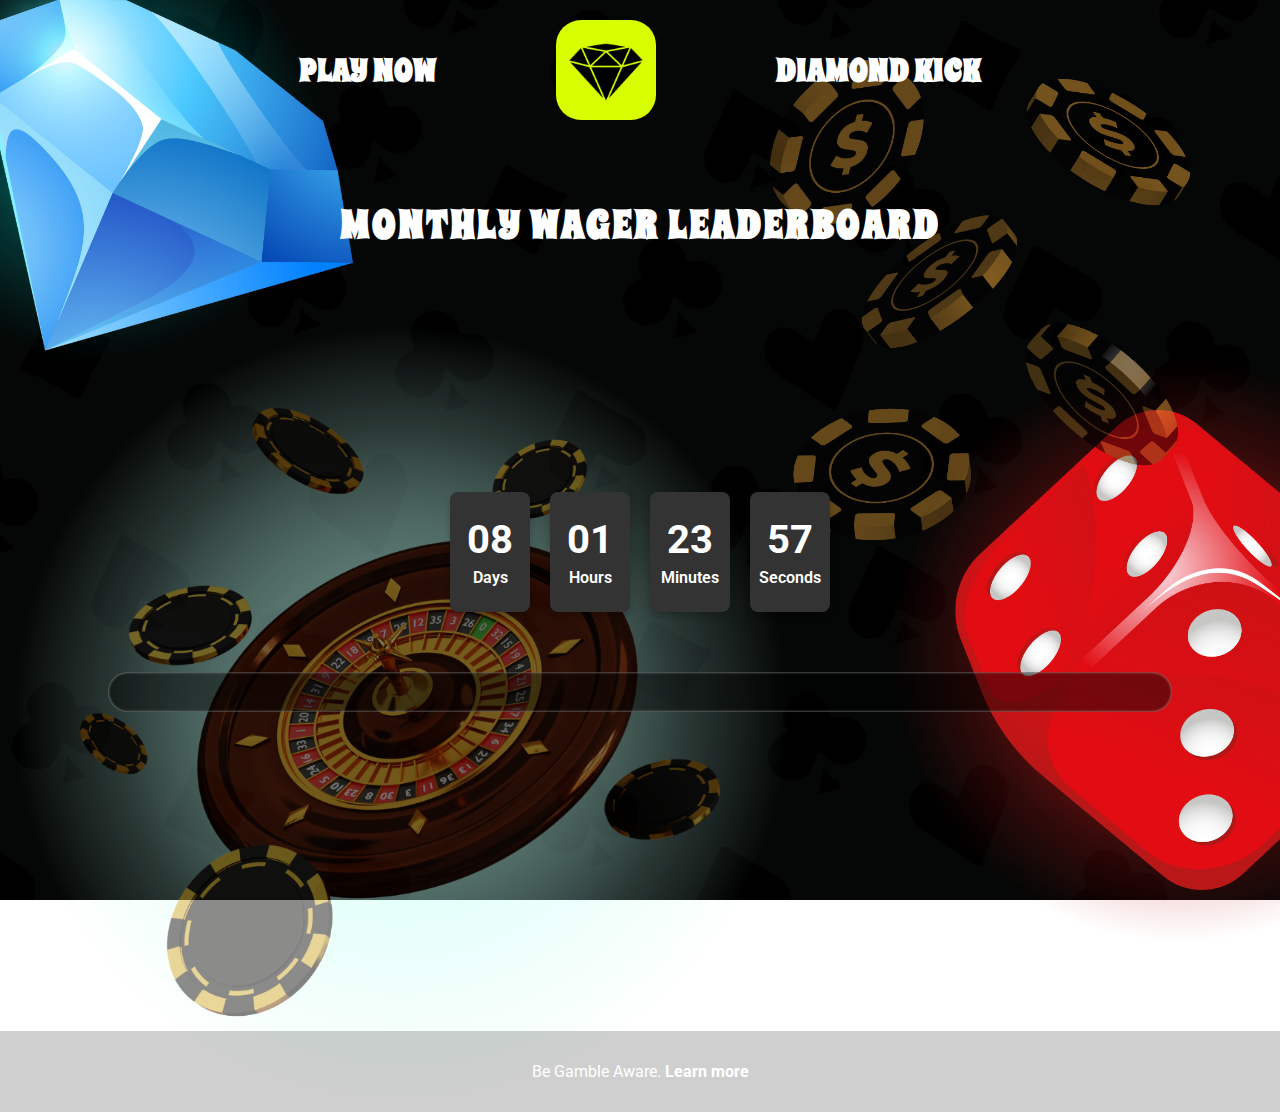
==== commit 2a87ef7d: "Update index.html" ====
--- a/leader/index.html
+++ b/leader/index.html
@@ -4,7 +4,7 @@
     <meta charset="UTF-8">
     <meta name="viewport" content="width=device-width, initial-scale=1.0">
     <meta http-equiv="X-UA-Compatible" content="ie=edge">
-    <title>GoatedMode Rewards</title>
+    <title>Diamond Rewards</title>
 
     <!-- Google Fonts -->
     <link href="https://fonts.googleapis.com/css2?family=Roboto:wght@500;700&family=Archivo+Black&display=swap" rel="stylesheet">
@@ -47,7 +47,7 @@
     <div class="top-links">
         <a href="https://www.goated.com/r/VIPS" class="play-now">PLAY NOW</a>
         <img src="images/goated.png" alt="Small Image" class="small-image">
-        <a href="https://kick.com/goatedmode" class="goated-mode">GoatedMode</a>
+        <a href="https://kick.com/1xdiamond" class="goated-mode">Diamond Kick</a>
     </div>
 
     <!-- Fruit images on the sides -->
--- a/leader/styles.css
+++ b/leader/styles.css
@@ -61,14 +61,14 @@
 
 .fruit-left {
     top: 150px;
-    left: -250px;
+    left: -150px;
     width: 600px; /* 3x bigger than previous 400px */
     height: 600px; /* 3x bigger than previous 400px */
     background-image: url('images/watermelon.png'); /* Path to watermelon image */
 }
 
 .fruit-right {
-    right: -250px;
+    right: -200px;
     top: 650px;
     width: 600px; /* 3x bigger than previous 400px */
     height: 600px; /* 3x bigger than previous 400px */
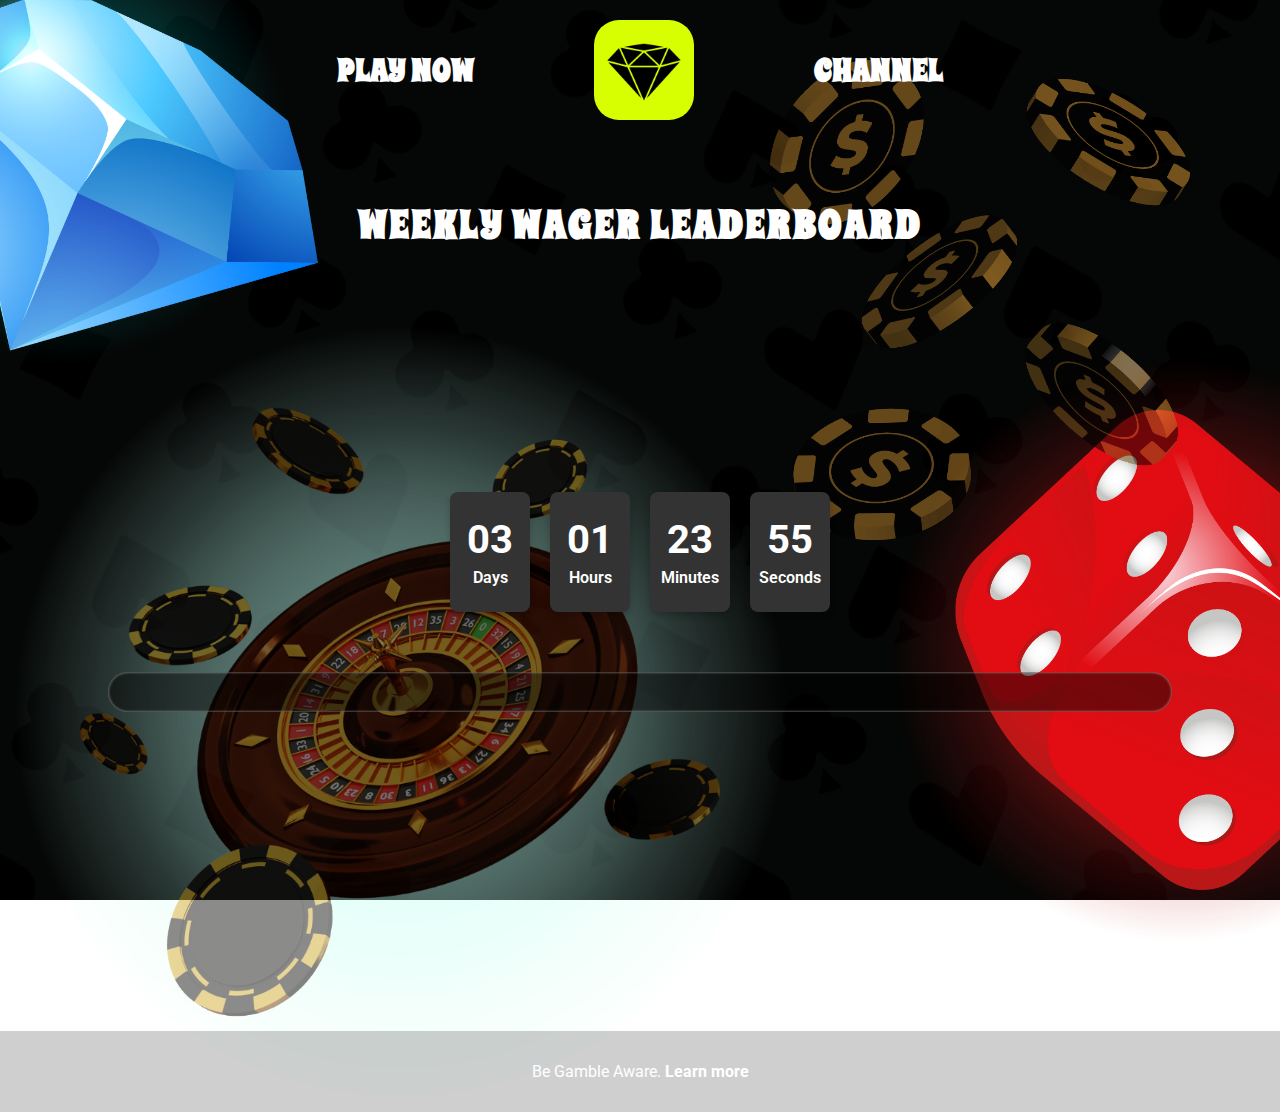
==== commit cf6a8036: "Update index.html" ====
--- a/leader/index.html
+++ b/leader/index.html
@@ -47,7 +47,7 @@
     <div class="top-links">
         <a href="https://www.goated.com/r/VIPS" class="play-now">PLAY NOW</a>
         <img src="images/goated.png" alt="Small Image" class="small-image">
-        <a href="https://kick.com/1xdiamond" class="goated-mode">Diamond Kick</a>
+        <a href="https://kick.com/1xdiamond" class="goated-mode">CHANNEL</a>
     </div>
 
     <!-- Fruit images on the sides -->
@@ -55,7 +55,7 @@
 
     <!-- Headline Section -->
     <header class="header">
-        <h1 class="title">MONTHLY WAGER LEADERBOARD</h1>
+        <h1 class="title">WEEKLY WAGER LEADERBOARD</h1>
     </header>
 
     <div class="fruit-right"></div>
--- a/leader/styles.css
+++ b/leader/styles.css
@@ -61,7 +61,7 @@
 
 .fruit-left {
     top: 150px;
-    left: -150px;
+    left: -185px;
     width: 600px; /* 3x bigger than previous 400px */
     height: 600px; /* 3x bigger than previous 400px */
     background-image: url('images/watermelon.png'); /* Path to watermelon image */
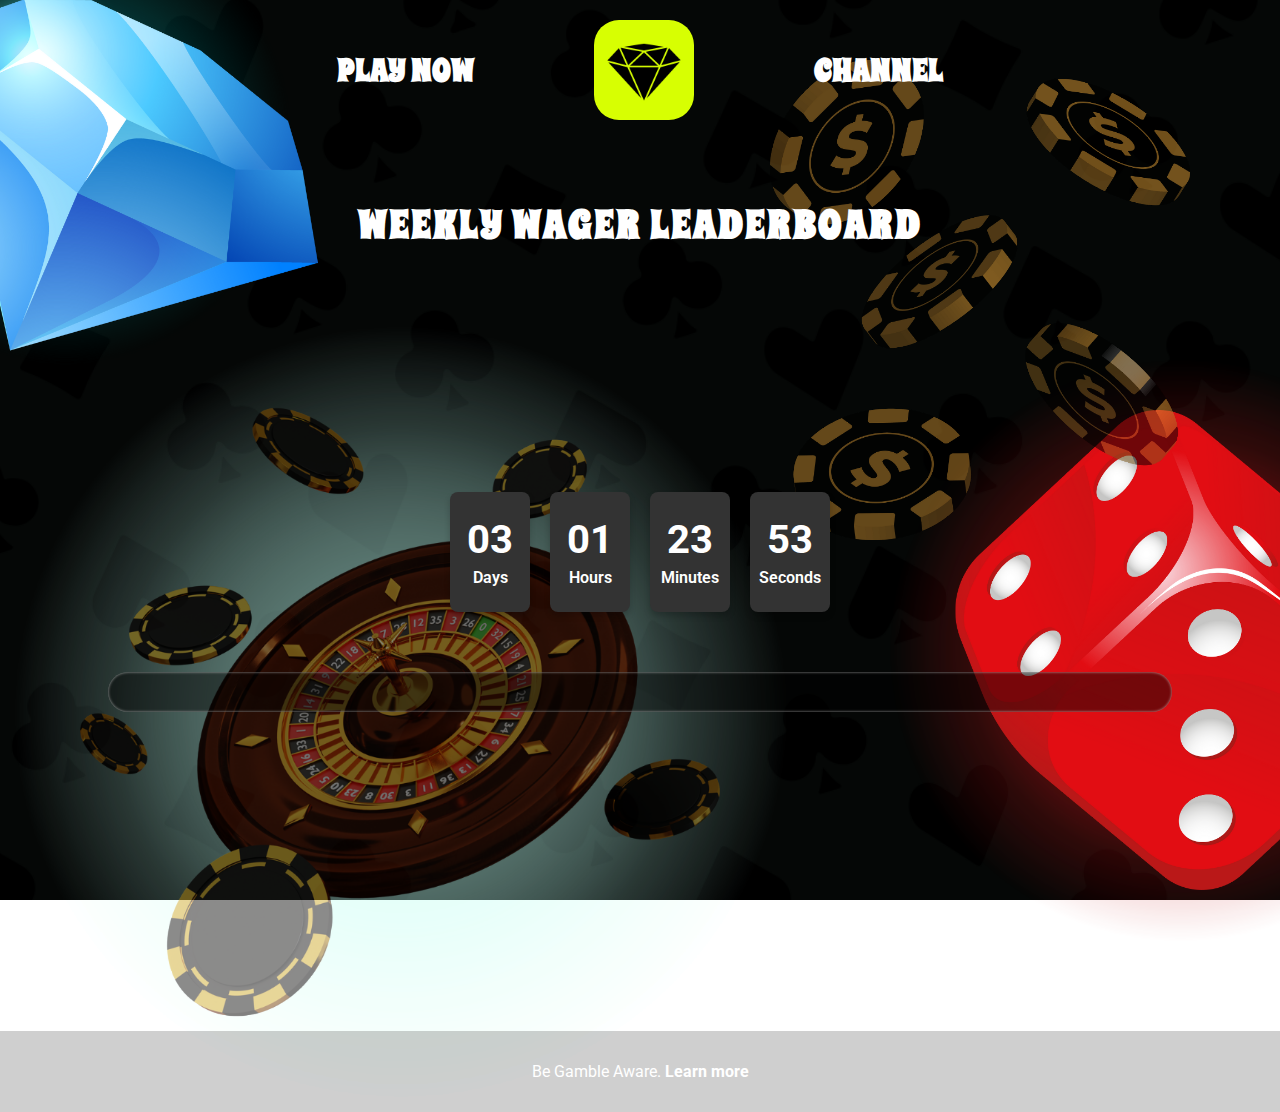
==== commit d4e8da9d: "Update index.html" ====
--- a/leader/index.html
+++ b/leader/index.html
@@ -6,6 +6,8 @@
     <meta http-equiv="X-UA-Compatible" content="ie=edge">
     <title>Diamond Rewards</title>
 
+        <!-- Favicon -->
+    <link rel="icon" type="image/png" href="images/webLogo.png">
     <!-- Google Fonts -->
     <link href="https://fonts.googleapis.com/css2?family=Roboto:wght@500;700&family=Archivo+Black&display=swap" rel="stylesheet">
     <link href="https://fonts.googleapis.com/css2?family=Spicy+Rice&display=swap" rel="stylesheet">
